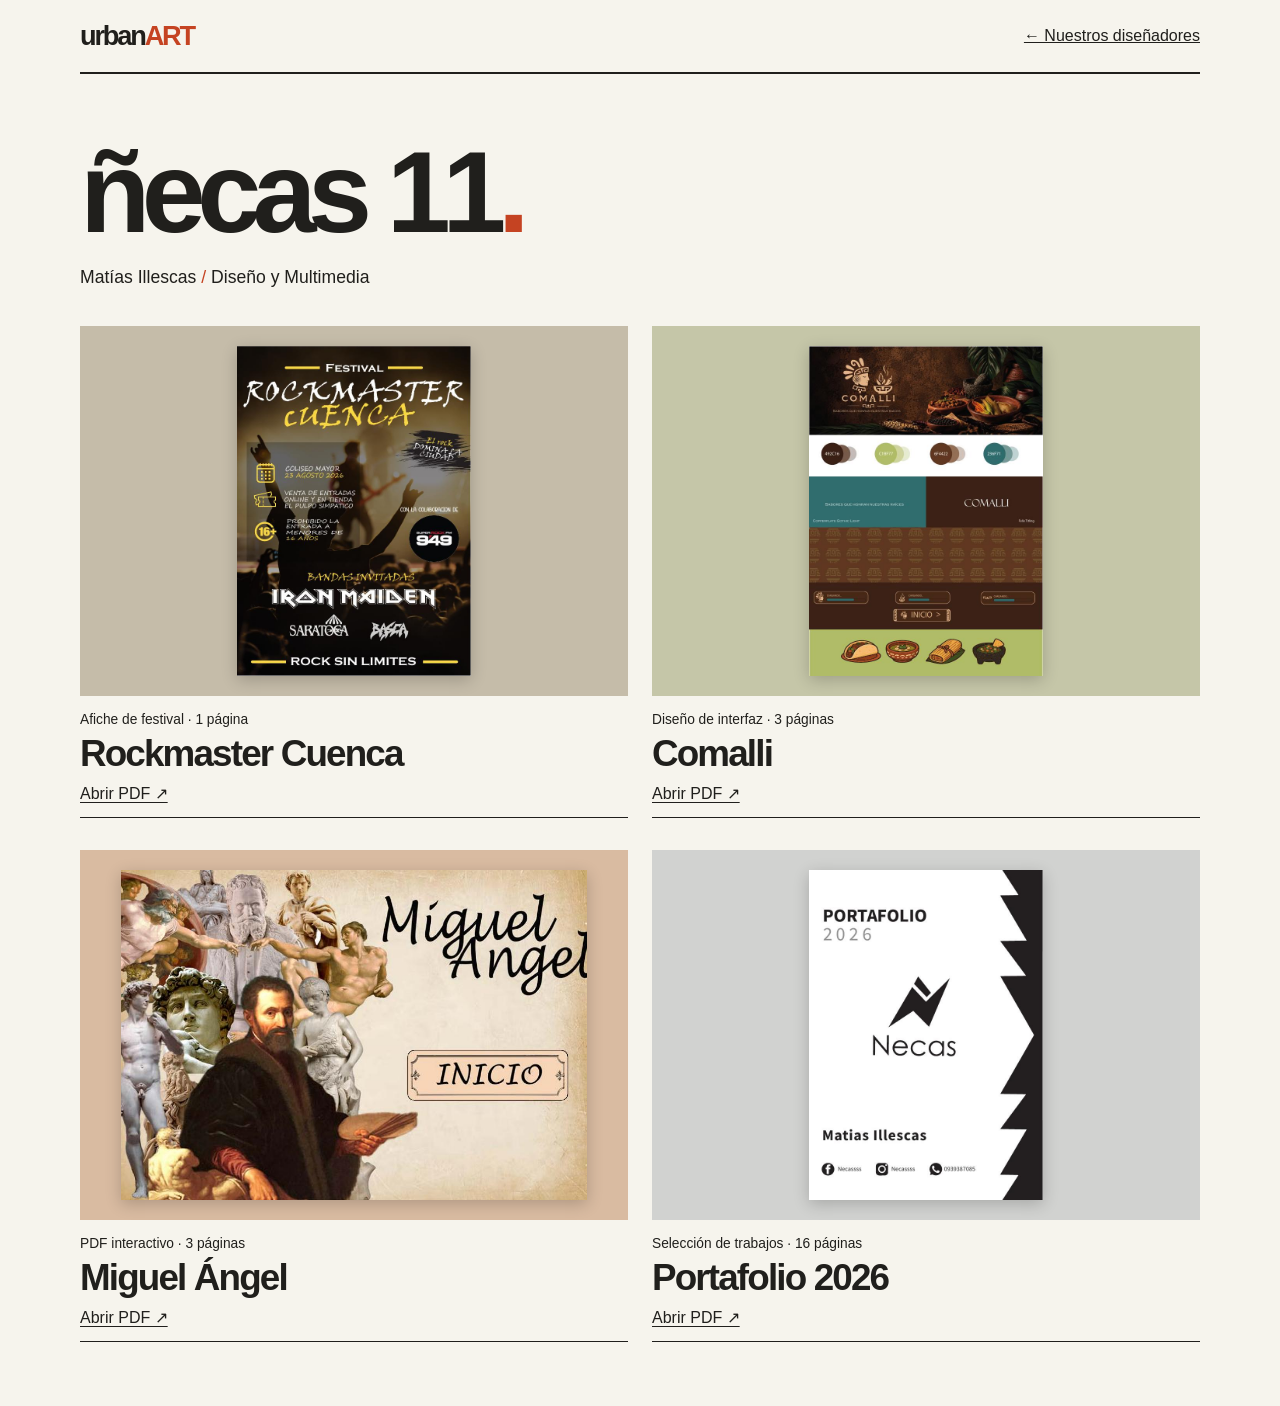
==== necas-11/index.html @ f6df45d9 "Añade la galería ñecas 11 de Matías Illescas" ====
<!doctype html>
<html lang="es"><head><meta charset="utf-8"><meta name="viewport" content="width=device-width, initial-scale=1"><title>ñecas 11 · urbanART</title><link rel="stylesheet" href="galeria.css"></head><body><header><b>urban<span>ART</span></b><a href="../index.html">← Nuestros diseñadores</a></header>
<main><h1>ñecas 11<span>.</span></h1><p class="bio">Matías Illescas <span>/</span> Diseño y Multimedia</p><div class="rejilla">
<article><a href="archivos/fundamentos.pdf" aria-label="Abrir Rockmaster Cuenca en PDF"><div class="obra fundamentos"><img src="portadas/fundamentos.jpg" alt="Portada de Rockmaster Cuenca"></div><div class="pie"><small>Afiche de festival · 1 página</small><h2>Rockmaster Cuenca</h2><span class="abrir">Abrir PDF ↗</span></div></a></article>
<article><a href="archivos/ui-pack.pdf" aria-label="Abrir Comalli en PDF"><div class="obra ui-pack"><img src="portadas/ui-pack.jpg" alt="Portada de Comalli"></div><div class="pie"><small>Diseño de interfaz · 3 páginas</small><h2>Comalli</h2><span class="abrir">Abrir PDF ↗</span></div></a></article>
<article><a href="archivos/interactivo.pdf" aria-label="Abrir Miguel Ángel en PDF"><div class="obra interactivo"><img src="portadas/interactivo.jpg" alt="Portada de Miguel Ángel"></div><div class="pie"><small>PDF interactivo · 3 páginas</small><h2>Miguel Ángel</h2><span class="abrir">Abrir PDF ↗</span></div></a></article>
<article><a href="archivos/portafolio.pdf" aria-label="Abrir Portafolio 2026 en PDF"><div class="obra portafolio"><img src="portadas/portafolio.jpg" alt="Portada de Portafolio 2026"></div><div class="pie"><small>Selección de trabajos · 16 páginas</small><h2>Portafolio 2026</h2><span class="abrir">Abrir PDF ↗</span></div></a></article></div></main></body></html>
---- necas-11/galeria.css ----
* { box-sizing: border-box; }
:root { --papel: #f6f4ed; --tinta: #201f1c; --acento: #c54322; }
body { margin: 0; color: var(--tinta); background: var(--papel); font-family: Inter, Arial, sans-serif; }
header, main { width: min(1120px, 90%); margin: auto; }
header { min-height: 74px; display: flex; align-items: center; justify-content: space-between; border-bottom: 2px solid; gap: 16px; }
header b { font-size: 1.7rem; letter-spacing: -.08em; }
header b span, h1 span, .bio span { color: var(--acento); }
a { color: inherit; }
a:focus-visible { outline: 4px solid #1565ab; outline-offset: 4px; }
main { padding: clamp(30px, 5vw, 70px) 0; }
h1, h2, p { margin: 0; }
h1 { font-size: clamp(3rem, 9vw, 7.2rem); letter-spacing: -.075em; line-height: .95; }
h2 { font-size: clamp(1.55rem, 3vw, 2.3rem); letter-spacing: -.05em; }
small { font-size: .86rem; }
.bio { margin: 20px 0 38px; font-size: 1.1rem; }
.perfil, article a { display: block; text-decoration: none; }
.perfil { margin-top: 32px; border: 1px solid; }
.collage { display: grid; grid-template-columns: repeat(3,1fr); overflow: hidden; background: #353029; height: clamp(145px, 23vw, 270px); }
.collage img { width: 100%; height: 100%; min-height: 0; object-fit: cover; object-position: 50% 26%; }
.firma, .pie { padding: 18px; }
.firma { display: flex; align-items: center; justify-content: space-between; gap: 12px; }
.boton { background: var(--tinta); color: white; padding: 12px 16px; }
.rejilla { display: grid; grid-template-columns: repeat(2,minmax(0,1fr)); gap: 32px 24px; }
.obra { height: clamp(240px, 32vw, 370px); padding: 20px; display: grid; place-items: center; }
.obra img { max-width: 100%; max-height: 100%; min-height: 0; object-fit: contain; box-shadow: 0 4px 15px #0003; }
.fundamentos { background: #c5bca9; }
.ui-pack { background: #c5c6a8; }
.interactivo { background: #d9bba1; }
.portafolio { background: #d1d2d0; }
.pie { padding: 14px 0; border-bottom: 1px solid; }
.pie h2 { margin: 5px 0 9px; }
.abrir { text-decoration: underline; text-underline-offset: 3px; }
article a:hover h2, .perfil:hover h2 { color: var(--acento); }
@media (max-width: 620px) {
  .rejilla { grid-template-columns: 1fr; }
  header a { font-size: .88rem; }
  .boton { padding: 10px; font-size: .88rem; }
}
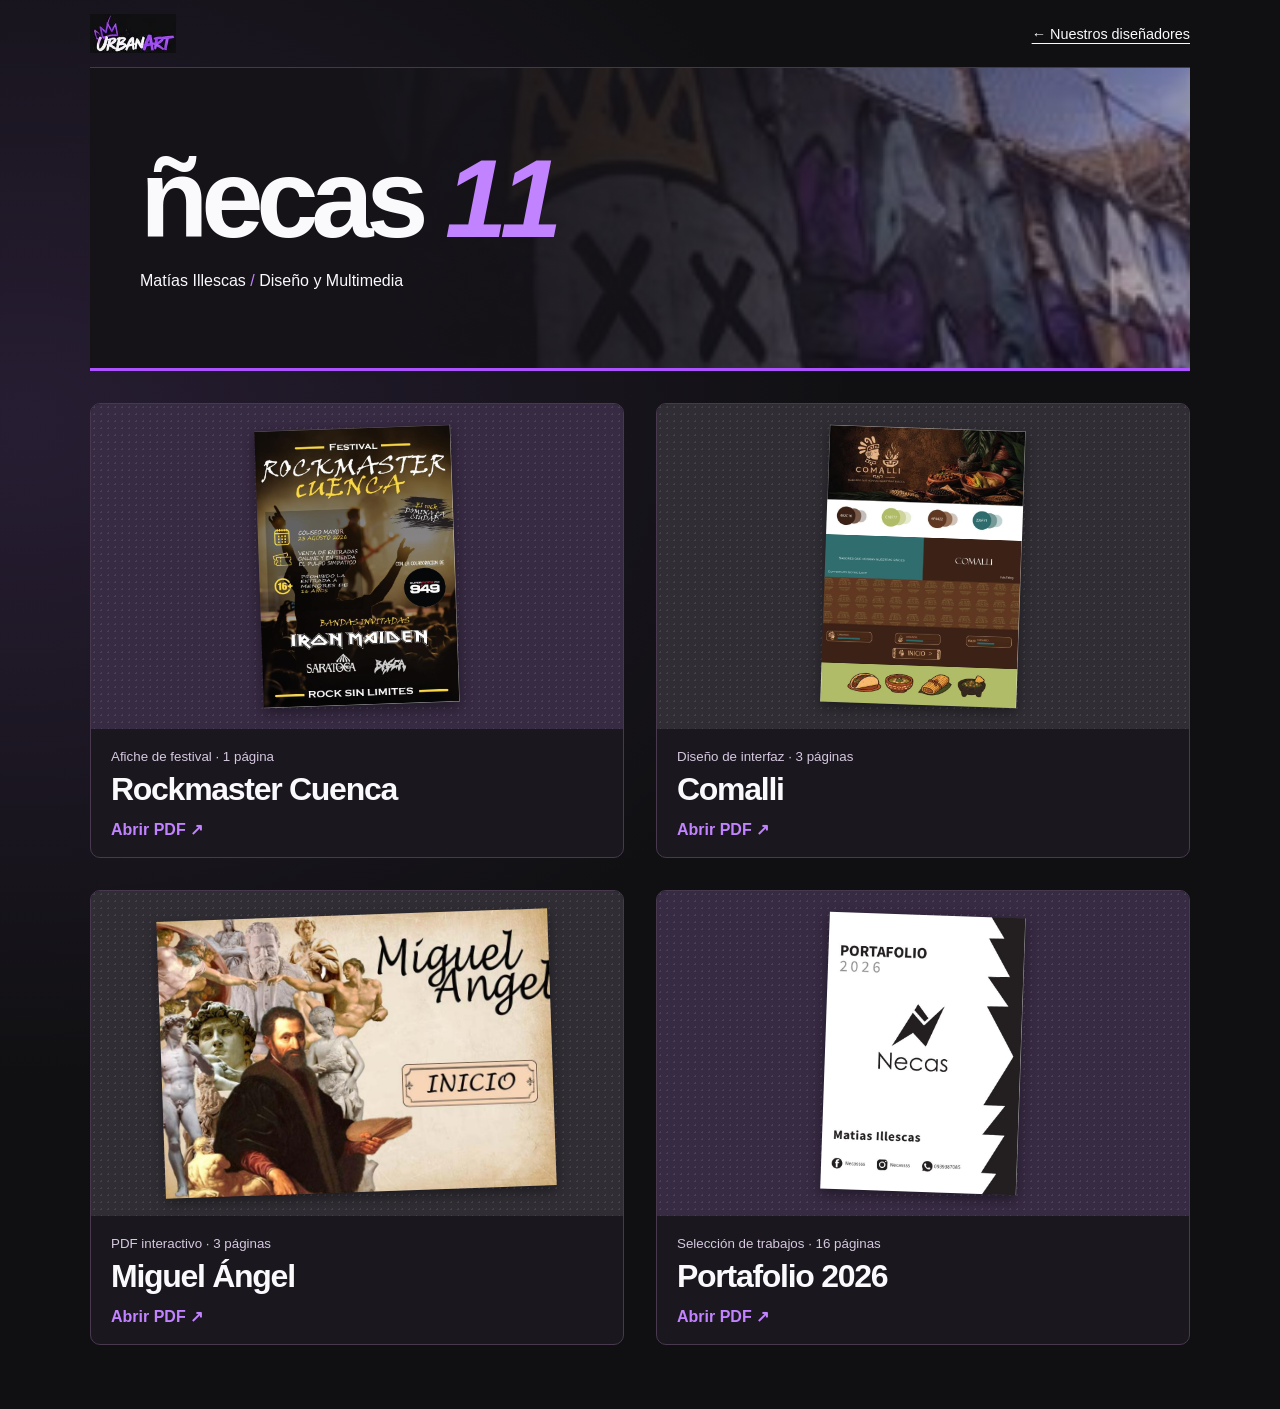
==== commit 82ceb4d3: "Rediseña la galería con los colores y el mural de UrbanArt" ====
--- a/necas-11/index.html
+++ b/necas-11/index.html
@@ -1,6 +1,6 @@
 <!doctype html>
-<html lang="es"><head><meta charset="utf-8"><meta name="viewport" content="width=device-width, initial-scale=1"><title>ñecas 11 · urbanART</title><link rel="stylesheet" href="galeria.css"></head><body><header><b>urban<span>ART</span></b><a href="../index.html">← Nuestros diseñadores</a></header>
-<main><h1>ñecas 11<span>.</span></h1><p class="bio">Matías Illescas <span>/</span> Diseño y Multimedia</p><div class="rejilla">
+<html lang="es"><head><meta charset="utf-8"><meta name="viewport" content="width=device-width, initial-scale=1"><title>ñecas 11 · urbanART</title><link rel="stylesheet" href="galeria.css"></head><body><header><a href="../index.html"><img class="marca" src="../marca.png" alt="UrbanArt · Inicio"></a><a href="../index.html#disenadores">← Nuestros diseñadores</a></header>
+<main><div class="cabecera"><h1>ñecas <span>11</span></h1><p class="bio">Matías Illescas <span>/</span> Diseño y Multimedia</p></div><div class="rejilla">
 <article><a href="archivos/fundamentos.pdf" aria-label="Abrir Rockmaster Cuenca en PDF"><div class="obra fundamentos"><img src="portadas/fundamentos.jpg" alt="Portada de Rockmaster Cuenca"></div><div class="pie"><small>Afiche de festival · 1 página</small><h2>Rockmaster Cuenca</h2><span class="abrir">Abrir PDF ↗</span></div></a></article>
 <article><a href="archivos/ui-pack.pdf" aria-label="Abrir Comalli en PDF"><div class="obra ui-pack"><img src="portadas/ui-pack.jpg" alt="Portada de Comalli"></div><div class="pie"><small>Diseño de interfaz · 3 páginas</small><h2>Comalli</h2><span class="abrir">Abrir PDF ↗</span></div></a></article>
 <article><a href="archivos/interactivo.pdf" aria-label="Abrir Miguel Ángel en PDF"><div class="obra interactivo"><img src="portadas/interactivo.jpg" alt="Portada de Miguel Ángel"></div><div class="pie"><small>PDF interactivo · 3 páginas</small><h2>Miguel Ángel</h2><span class="abrir">Abrir PDF ↗</span></div></a></article>
--- a/necas-11/galeria.css
+++ b/necas-11/galeria.css
@@ -1,39 +1,40 @@
 * { box-sizing: border-box; }
-:root { --papel: #f6f4ed; --tinta: #201f1c; --acento: #c54322; }
-body { margin: 0; color: var(--tinta); background: var(--papel); font-family: Inter, Arial, sans-serif; }
-header, main { width: min(1120px, 90%); margin: auto; }
-header { min-height: 74px; display: flex; align-items: center; justify-content: space-between; border-bottom: 2px solid; gap: 16px; }
-header b { font-size: 1.7rem; letter-spacing: -.08em; }
-header b span, h1 span, .bio span { color: var(--acento); }
+:root { --negro: #101012; --blanco: #faf9fc; --lila: #c183ff; }
+body {
+  margin: 0; color: var(--blanco); font-family: "DM Sans", Arial, sans-serif;
+  background: radial-gradient(ellipse at 2% 30%, #271d33 0, transparent 47%), var(--negro);
+}
+header, main { width: min(1100px, 90%); margin: auto; }
+header { min-height: 68px; display: flex; justify-content: space-between; align-items: center; gap: 12px; border-bottom: 1px solid #46374c; }
+.marca { display: block; width: 86px; }
 a { color: inherit; }
-a:focus-visible { outline: 4px solid #1565ab; outline-offset: 4px; }
-main { padding: clamp(30px, 5vw, 70px) 0; }
+header a { font-size: .9rem; text-underline-offset: 4px; }
+a:focus-visible { outline: 3px solid var(--lila); outline-offset: 4px; }
+main { padding-bottom: 4rem; }
+.cabecera {
+  padding: clamp(36px, 6vw, 75px) 0;
+  background: linear-gradient(90deg, #151318 24%, #151318db 54%, #28143657), url("../mural.png") right center / cover;
+  padding-left: clamp(18px, 4vw, 50px);
+  border-bottom: 3px solid #ac53ff;
+}
 h1, h2, p { margin: 0; }
-h1 { font-size: clamp(3rem, 9vw, 7.2rem); letter-spacing: -.075em; line-height: .95; }
-h2 { font-size: clamp(1.55rem, 3vw, 2.3rem); letter-spacing: -.05em; }
-small { font-size: .86rem; }
-.bio { margin: 20px 0 38px; font-size: 1.1rem; }
-.perfil, article a { display: block; text-decoration: none; }
-.perfil { margin-top: 32px; border: 1px solid; }
-.collage { display: grid; grid-template-columns: repeat(3,1fr); overflow: hidden; background: #353029; height: clamp(145px, 23vw, 270px); }
-.collage img { width: 100%; height: 100%; min-height: 0; object-fit: cover; object-position: 50% 26%; }
-.firma, .pie { padding: 18px; }
-.firma { display: flex; align-items: center; justify-content: space-between; gap: 12px; }
-.boton { background: var(--tinta); color: white; padding: 12px 16px; }
-.rejilla { display: grid; grid-template-columns: repeat(2,minmax(0,1fr)); gap: 32px 24px; }
-.obra { height: clamp(240px, 32vw, 370px); padding: 20px; display: grid; place-items: center; }
-.obra img { max-width: 100%; max-height: 100%; min-height: 0; object-fit: contain; box-shadow: 0 4px 15px #0003; }
-.fundamentos { background: #c5bca9; }
-.ui-pack { background: #c5c6a8; }
-.interactivo { background: #d9bba1; }
-.portafolio { background: #d1d2d0; }
-.pie { padding: 14px 0; border-bottom: 1px solid; }
-.pie h2 { margin: 5px 0 9px; }
-.abrir { text-decoration: underline; text-underline-offset: 3px; }
-article a:hover h2, .perfil:hover h2 { color: var(--acento); }
+h1 { font-size: clamp(3.4rem, 9vw, 7rem); letter-spacing: -.065em; line-height: 1; }
+h1 span { color: var(--lila); font-style: italic; }
+.bio { margin-top: 14px; line-height: 1.5; }
+.bio span { color: var(--lila); }
+.rejilla { display: grid; grid-template-columns: repeat(2,minmax(0,1fr)); gap: clamp(16px, 3vw, 32px); margin-top: 32px; }
+article a { display: block; background: #1a171e; border: 1px solid #48394f; border-radius: 10px; overflow: hidden; text-decoration: none; }
+.obra { height: clamp(210px, 29vw, 325px); padding: 24px; display: grid; place-items: center; background-color: #372a43; background-image: radial-gradient(#ffffff19 1px, transparent 1px); background-size: 7px 7px; }
+.ui-pack, .interactivo { background-color: #302d34; }
+.obra img { max-width: 100%; max-height: 100%; min-height: 0; object-fit: contain; box-shadow: 0 5px 14px #0006; transform: rotate(-2deg); }
+.ui-pack img, .portafolio img { transform: rotate(2deg); }
+.pie { padding: 18px 20px; }
+small { color: #d5c8df; }
+h2 { margin: 6px 0 12px; font-size: clamp(1.5rem, 3vw, 2rem); letter-spacing: -.04em; }
+.abrir { color: var(--lila); font-weight: bold; }
+article a:hover, article a:focus-visible { border-color: var(--lila); }
+article a:hover .abrir { text-decoration: underline; }
 @media (max-width: 620px) {
   .rejilla { grid-template-columns: 1fr; }
-  header a { font-size: .88rem; }
-  .boton { padding: 10px; font-size: .88rem; }
+  .cabecera { background-position: 64% center; }
 }
-
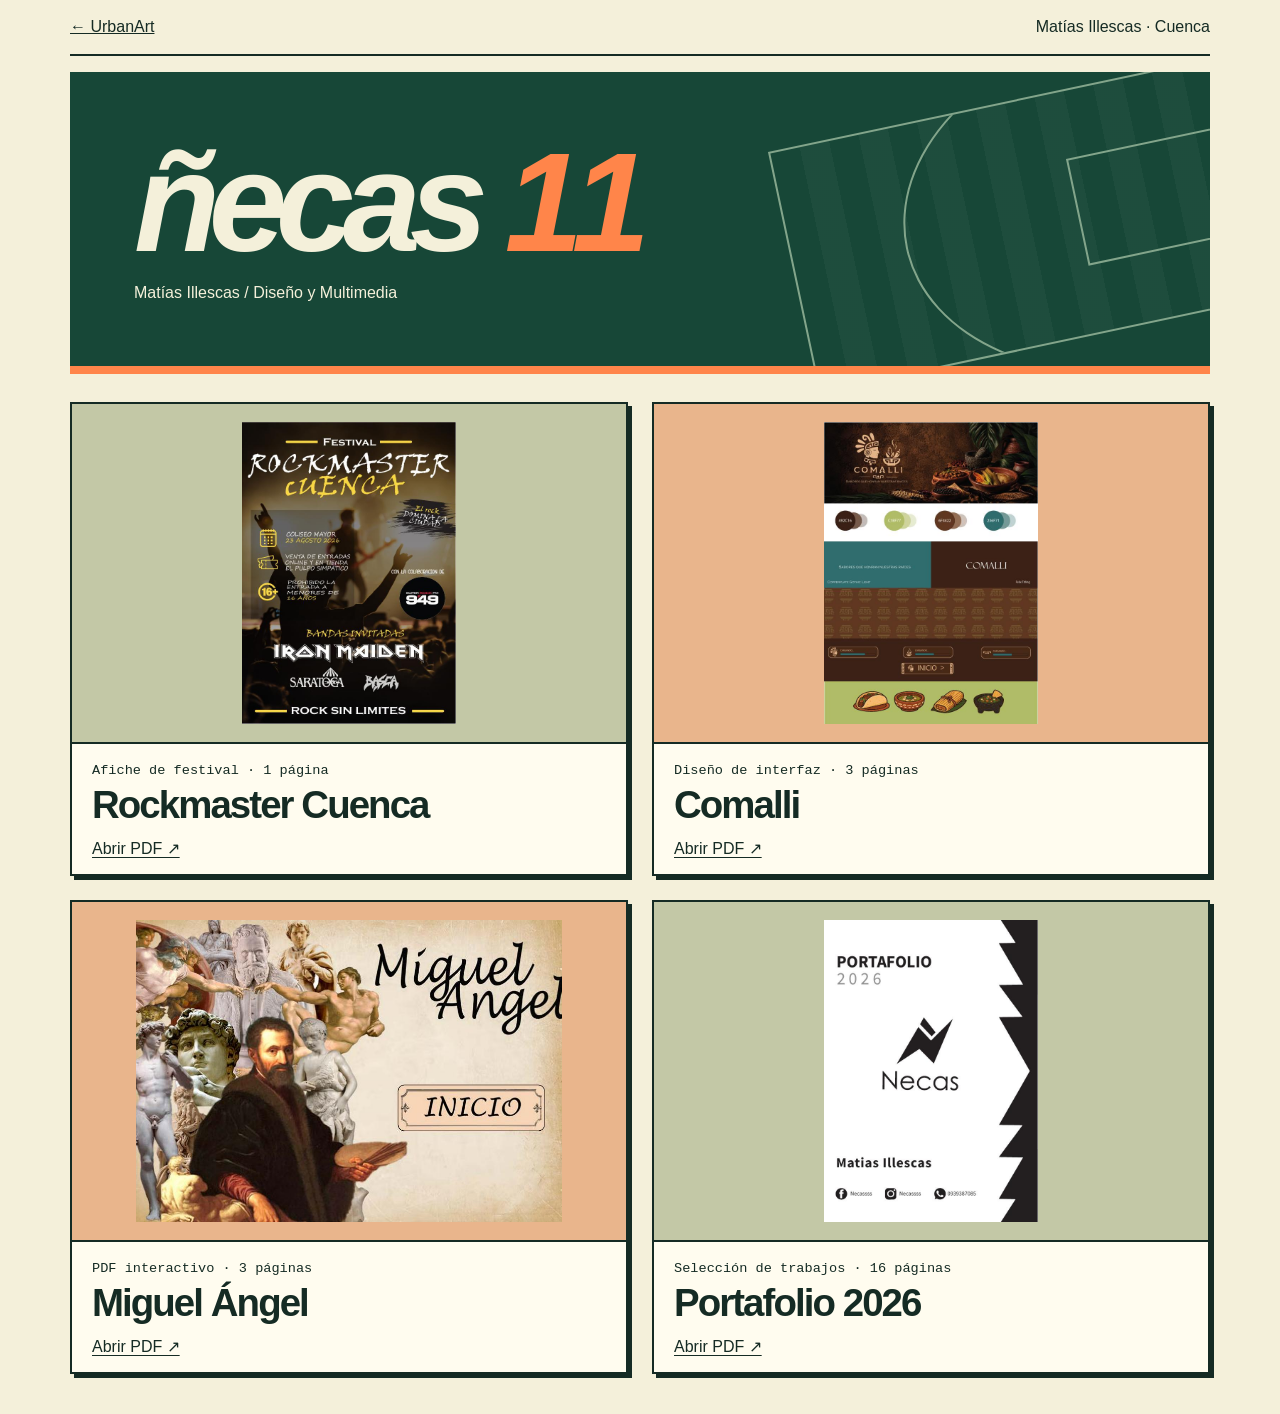
==== commit 294c00d7: "Integra tres proyectos en la portada y personaliza ñecas 11 con un diseño de básquet" ====
--- a/necas-11/index.html
+++ b/necas-11/index.html
@@ -1,7 +1,7 @@
 <!doctype html>
-<html lang="es"><head><meta charset="utf-8"><meta name="viewport" content="width=device-width, initial-scale=1"><title>ñecas 11 · urbanART</title><link rel="stylesheet" href="galeria.css"></head><body><header><a href="../index.html"><img class="marca" src="../marca.png" alt="UrbanArt · Inicio"></a><a href="../index.html#disenadores">← Nuestros diseñadores</a></header>
-<main><div class="cabecera"><h1>ñecas <span>11</span></h1><p class="bio">Matías Illescas <span>/</span> Diseño y Multimedia</p></div><div class="rejilla">
-<article><a href="archivos/fundamentos.pdf" aria-label="Abrir Rockmaster Cuenca en PDF"><div class="obra fundamentos"><img src="portadas/fundamentos.jpg" alt="Portada de Rockmaster Cuenca"></div><div class="pie"><small>Afiche de festival · 1 página</small><h2>Rockmaster Cuenca</h2><span class="abrir">Abrir PDF ↗</span></div></a></article>
-<article><a href="archivos/ui-pack.pdf" aria-label="Abrir Comalli en PDF"><div class="obra ui-pack"><img src="portadas/ui-pack.jpg" alt="Portada de Comalli"></div><div class="pie"><small>Diseño de interfaz · 3 páginas</small><h2>Comalli</h2><span class="abrir">Abrir PDF ↗</span></div></a></article>
-<article><a href="archivos/interactivo.pdf" aria-label="Abrir Miguel Ángel en PDF"><div class="obra interactivo"><img src="portadas/interactivo.jpg" alt="Portada de Miguel Ángel"></div><div class="pie"><small>PDF interactivo · 3 páginas</small><h2>Miguel Ángel</h2><span class="abrir">Abrir PDF ↗</span></div></a></article>
+<html lang="es"><head><meta charset="utf-8"><meta name="viewport" content="width=device-width, initial-scale=1"><title>ñecas 11 · urbanART</title><link rel="stylesheet" href="cancha.css"></head><body><header><a href="../index.html#disenadores">← UrbanArt</a><span>Matías Illescas · Cuenca</span></header>
+<main><div class="cabecera"><div class="cancha" aria-hidden="true"></div><h1>ñecas <span>11</span></h1><p class="bio">Matías Illescas <span>/</span> Diseño y Multimedia</p></div><div class="rejilla">
+<article id="proyecto-fundamentos"><a href="archivos/fundamentos.pdf" aria-label="Abrir Rockmaster Cuenca en PDF"><div class="obra fundamentos"><img src="portadas/fundamentos.jpg" alt="Portada de Rockmaster Cuenca"></div><div class="pie"><small>Afiche de festival · 1 página</small><h2>Rockmaster Cuenca</h2><span class="abrir">Abrir PDF ↗</span></div></a></article>
+<article id="proyecto-ui-pack"><a href="archivos/ui-pack.pdf" aria-label="Abrir Comalli en PDF"><div class="obra ui-pack"><img src="portadas/ui-pack.jpg" alt="Portada de Comalli"></div><div class="pie"><small>Diseño de interfaz · 3 páginas</small><h2>Comalli</h2><span class="abrir">Abrir PDF ↗</span></div></a></article>
+<article id="proyecto-interactivo"><a href="archivos/interactivo.pdf" aria-label="Abrir Miguel Ángel en PDF"><div class="obra interactivo"><img src="portadas/interactivo.jpg" alt="Portada de Miguel Ángel"></div><div class="pie"><small>PDF interactivo · 3 páginas</small><h2>Miguel Ángel</h2><span class="abrir">Abrir PDF ↗</span></div></a></article>
 <article><a href="archivos/portafolio.pdf" aria-label="Abrir Portafolio 2026 en PDF"><div class="obra portafolio"><img src="portadas/portafolio.jpg" alt="Portada de Portafolio 2026"></div><div class="pie"><small>Selección de trabajos · 16 páginas</small><h2>Portafolio 2026</h2><span class="abrir">Abrir PDF ↗</span></div></a></article></div></main></body></html>
--- a/necas-11/cancha.css
+++ b/necas-11/cancha.css
@@ -0,0 +1,27 @@
+* { box-sizing:border-box; }
+:root { --verde:#152b24; --papel:#f4f0da; --naranja:#ff854a; }
+body { margin:0; background:var(--papel); color:var(--verde); font-family:"Archivo Narrow",Arial,sans-serif; }
+header, main { width:min(1140px,92%); margin:auto; }
+header { display:flex; align-items:center; justify-content:space-between; gap:12px; padding:18px 0; border-bottom:2px solid; }
+a { color:inherit; }
+a:focus-visible { outline:3px solid #ad431b; outline-offset:3px; }
+.cabecera { position:relative; isolation:isolate; overflow:hidden; margin:16px 0 28px; padding:clamp(24px,5vw,64px); background:#174737; color:var(--papel); border-bottom:8px solid var(--naranja); }
+h1 { font:italic 900 clamp(4rem,11vw,9rem)/.95 "Archivo Black",Arial,sans-serif; letter-spacing:-.08em; margin:0; }
+h1 span { color:var(--naranja); }
+.bio { margin:14px 0 0; }
+.cancha { position:absolute; z-index:-1; inset:8% -8% 8% 63%; border:2px solid #83a58b; transform:rotate(-12deg); overflow:hidden; background:repeating-linear-gradient(90deg,transparent 0 30px,#ffffff08 30px 60px); }
+.cancha::before,.cancha::after { content:""; position:absolute; border:2px solid #83a58b; top:50%; transform:translateY(-50%); }
+.cancha::before { right:-18%; width:95%; height:140%; border-radius:50%; }
+.cancha::after { right:-2px; width:43%; height:43%; }
+.rejilla { display:grid; grid-template-columns:repeat(2,minmax(0,1fr)); gap:24px; padding-bottom:40px; }
+article { scroll-margin:18px; }
+article a { display:block; height:100%; border:2px solid; text-decoration:none; background:#fffcef; box-shadow:4px 4px var(--verde); }
+.obra { display:grid; place-items:center; padding:18px; height:clamp(225px,30vw,340px); background:#c3c8a6; border-bottom:2px solid; }
+.ui-pack,.interactivo { background:#e9b58c; }
+.obra img { max-width:100%; max-height:100%; min-height:0; object-fit:contain; }
+.pie { padding:16px 20px; }
+small { font:.85rem monospace; }
+h2 { font-size:clamp(1.5rem,3vw,2.5rem); letter-spacing:-.05em; margin:5px 0 12px; }
+.abrir { text-decoration:underline; text-underline-offset:3px; }
+article a:hover .pie { background:#ffe0bf; }
+@media(max-width:640px){ .rejilla { grid-template-columns:1fr; } .cancha { left:76%; } }
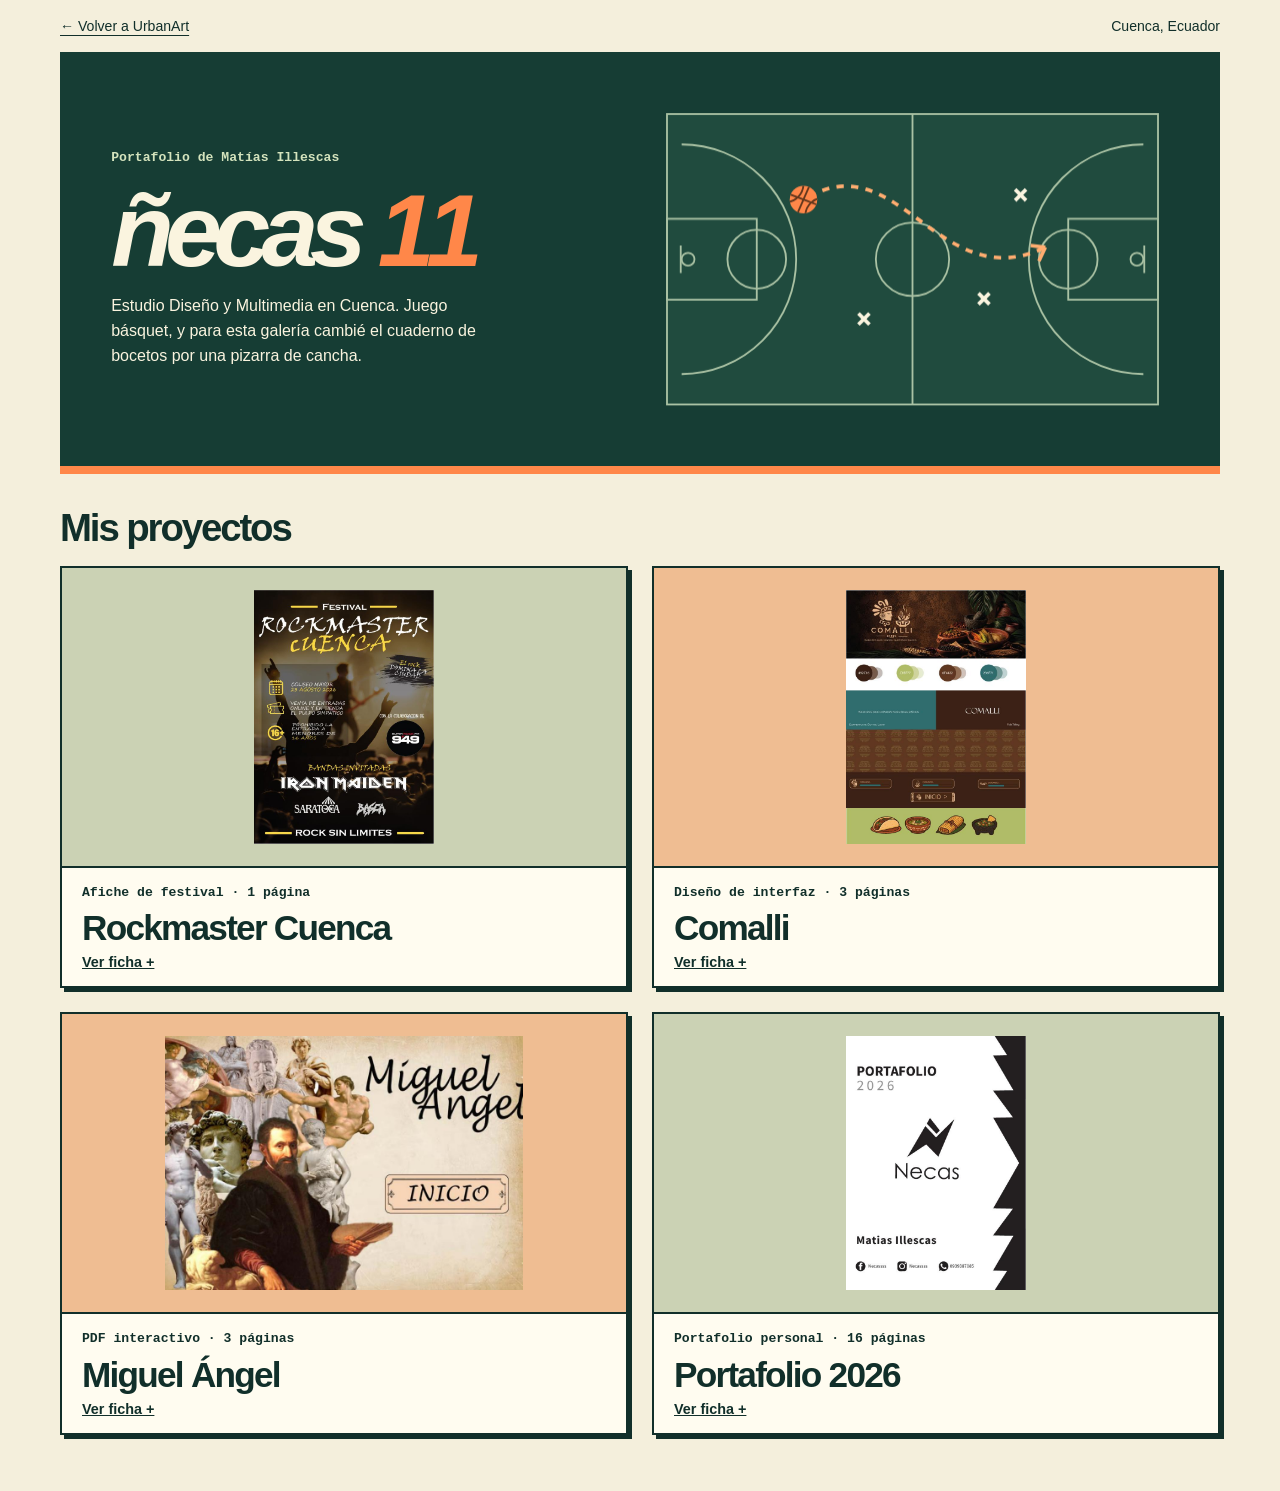
==== commit 740348d5: "Presenta los proyectos en fichas desplegables con una pizarra de básquet" ====
--- a/necas-11/index.html
+++ b/necas-11/index.html
@@ -1,7 +1,46 @@
 <!doctype html>
-<html lang="es"><head><meta charset="utf-8"><meta name="viewport" content="width=device-width, initial-scale=1"><title>ñecas 11 · urbanART</title><link rel="stylesheet" href="cancha.css"></head><body><header><a href="../index.html#disenadores">← UrbanArt</a><span>Matías Illescas · Cuenca</span></header>
-<main><div class="cabecera"><div class="cancha" aria-hidden="true"></div><h1>ñecas <span>11</span></h1><p class="bio">Matías Illescas <span>/</span> Diseño y Multimedia</p></div><div class="rejilla">
-<article id="proyecto-fundamentos"><a href="archivos/fundamentos.pdf" aria-label="Abrir Rockmaster Cuenca en PDF"><div class="obra fundamentos"><img src="portadas/fundamentos.jpg" alt="Portada de Rockmaster Cuenca"></div><div class="pie"><small>Afiche de festival · 1 página</small><h2>Rockmaster Cuenca</h2><span class="abrir">Abrir PDF ↗</span></div></a></article>
-<article id="proyecto-ui-pack"><a href="archivos/ui-pack.pdf" aria-label="Abrir Comalli en PDF"><div class="obra ui-pack"><img src="portadas/ui-pack.jpg" alt="Portada de Comalli"></div><div class="pie"><small>Diseño de interfaz · 3 páginas</small><h2>Comalli</h2><span class="abrir">Abrir PDF ↗</span></div></a></article>
-<article id="proyecto-interactivo"><a href="archivos/interactivo.pdf" aria-label="Abrir Miguel Ángel en PDF"><div class="obra interactivo"><img src="portadas/interactivo.jpg" alt="Portada de Miguel Ángel"></div><div class="pie"><small>PDF interactivo · 3 páginas</small><h2>Miguel Ángel</h2><span class="abrir">Abrir PDF ↗</span></div></a></article>
-<article><a href="archivos/portafolio.pdf" aria-label="Abrir Portafolio 2026 en PDF"><div class="obra portafolio"><img src="portadas/portafolio.jpg" alt="Portada de Portafolio 2026"></div><div class="pie"><small>Selección de trabajos · 16 páginas</small><h2>Portafolio 2026</h2><span class="abrir">Abrir PDF ↗</span></div></a></article></div></main></body></html>
+<html lang="es">
+<head>
+  <meta charset="utf-8">
+  <meta name="viewport" content="width=device-width, initial-scale=1">
+  <title>ñecas 11 · Matías Illescas</title>
+  <link rel="stylesheet" href="pizarra.css">
+  <script src="pizarra.js" defer></script>
+</head>
+<body>
+  <header><a href="../index.html#disenadores">← Volver a UrbanArt</a><span>Cuenca, Ecuador</span></header>
+  <main>
+    <section class="hero" aria-labelledby="firma">
+      <div class="intro"><p>Portafolio de Matías Illescas</p><h1 id="firma">ñecas <em>11</em></h1>
+      <p class="bio">Estudio Diseño y Multimedia en Cuenca. Juego básquet, y para esta galería cambié el cuaderno de bocetos por una pizarra de cancha.</p></div>
+      <canvas width="560" height="340" aria-label="Pizarra de básquet con una jugada dibujada y un balón naranja">Una jugada dibujada en una cancha de básquet.</canvas>
+    </section>
+    <section aria-labelledby="trabajos"><h2 id="trabajos">Mis proyectos</h2>
+    <div class="grid">
+      <details id="proyecto-fundamentos">
+        <summary><span class="preview fundamentos"><img src="portadas/fundamentos.jpg" alt=""></span>
+          <span class="label"><small>Afiche de festival · 1 página</small><strong>Rockmaster Cuenca</strong><span class="toggle"><span class="closed">Ver ficha</span><span class="open">Cerrar ficha</span></span></span>
+        </summary>
+        <div class="info"><p>Para este afiche reuní las bandas, la fecha y el precio del festival en una sola pieza. El negro y el dorado le dan el tono de un concierto de rock, y los distintos tamaños de letra ayudan a encontrar rápido la información.</p><a href="archivos/fundamentos.pdf">Abrir Rockmaster Cuenca en PDF ↗</a></div>
+      </details>
+      <details id="proyecto-ui-pack">
+        <summary><span class="preview ui-pack"><img src="portadas/ui-pack.jpg" alt=""></span>
+          <span class="label"><small>Diseño de interfaz · 3 páginas</small><strong>Comalli</strong><span class="toggle"><span class="closed">Ver ficha</span><span class="open">Cerrar ficha</span></span></span>
+        </summary>
+        <div class="info"><p>En Comalli trabajé la identidad visual de una interfaz de comida. Partí de los tonos de los ingredientes y los llevé a los botones, los íconos y las ilustraciones para que todo se sienta parte del mismo lugar.</p><a href="archivos/ui-pack.pdf">Abrir Comalli en PDF ↗</a></div>
+      </details>
+      <details id="proyecto-interactivo">
+        <summary><span class="preview interactivo"><img src="portadas/interactivo.jpg" alt=""></span>
+          <span class="label"><small>PDF interactivo · 3 páginas</small><strong>Miguel Ángel</strong><span class="toggle"><span class="closed">Ver ficha</span><span class="open">Cerrar ficha</span></span></span>
+        </summary>
+        <div class="info"><p>Diseñé una entrada al mundo de Miguel Ángel mezclando pintura, escultura y tipografía. El botón de inicio convierte la portada en el primer paso de un recorrido por el documento.</p><a href="archivos/interactivo.pdf">Abrir Miguel Ángel en PDF ↗</a></div>
+      </details>
+      <details id="proyecto-portafolio">
+        <summary><span class="preview portafolio"><img src="portadas/portafolio.jpg" alt=""></span>
+          <span class="label"><small>Portafolio personal · 16 páginas</small><strong>Portafolio 2026</strong><span class="toggle"><span class="closed">Ver ficha</span><span class="open">Cerrar ficha</span></span></span>
+        </summary>
+        <div class="info"><p>Aquí junté una selección de mis trabajos de Diseño y Multimedia. Elegí una portada en blanco y negro con mi firma Necas para presentar las piezas bajo una misma identidad.</p><a href="archivos/portafolio.pdf">Abrir Portafolio 2026 en PDF ↗</a></div>
+      </details>
+    </div></section>
+  </main>
+</body></html>
--- a/necas-11/pizarra.css
+++ b/necas-11/pizarra.css
@@ -0,0 +1,32 @@
+* { box-sizing: border-box; }
+:root { --ink: #112f2a; --cream: #faf4df; --orange: #ff8749; }
+body { margin: 0; background: #f4efdc; color: var(--ink); font-family: "DM Sans", Arial, sans-serif; }
+header, main { width: min(1160px, 92%); margin: auto; }
+header { display: flex; align-items: center; justify-content: space-between; gap: 12px; padding: 18px 0; font-size: .88rem; }
+a { color: inherit; text-underline-offset: 4px; }
+.hero { display: grid; grid-template-columns: 1fr 1fr; align-items: center; gap: 3%; padding: clamp(22px,4vw,52px); color: var(--cream); background: #163d34; border-bottom: 8px solid var(--orange); }
+.intro > p:first-child, small { font: bold .82rem/1.4 "IBM Plex Mono", monospace; }
+.intro > p:first-child { margin: 0; color: #d4e3bd; }
+h1 { font: italic 900 clamp(3.8rem,8vw,7.4rem)/1 "Archivo Black", Arial, sans-serif; margin: 12px 0; letter-spacing: -.085em; }
+h1 em { color: var(--orange); }
+.bio { margin: 0; max-width: 41ch; line-height: 1.55; }
+canvas { display: block; width: 100%; height: auto; aspect-ratio: 28/17; }
+h2 { margin: 32px 0 16px; font-size: clamp(1.7rem,3vw,2.6rem); letter-spacing: -.055em; }
+.grid { display: grid; grid-template-columns: repeat(2,minmax(0,1fr)); align-items: start; gap: 24px; margin-bottom: 56px; }
+details { scroll-margin-top: 16px; background: #fffcf0; border: 2px solid var(--ink); box-shadow: 4px 4px var(--ink); }
+summary { list-style: none; cursor: pointer; }
+summary::-webkit-details-marker { display: none; }
+.preview { padding: 22px; height: clamp(200px,26vw,300px); display: grid; place-items: center; border-bottom: 2px solid var(--ink); background: #cbd2b4; }
+.ui-pack, .interactivo { background: #efbd92; }
+.preview img { width: 100%; height: 100%; min-height: 0; object-fit: contain; }
+.label { display: grid; padding: 16px 20px; gap: 6px; }
+.label strong { font-size: clamp(1.4rem,2.8vw,2.2rem); letter-spacing: -.05em; }
+.toggle { font-size: .9rem; font-weight: bold; text-decoration: underline; }
+.closed::after { content: " +"; } .open::after { content: " −"; }
+.open, details[open] .closed { display: none; } details[open] .open { display: inline; }
+summary:hover .label { background: #f4e8cf; }
+.info { margin: 0 20px; padding: 16px 0 20px; border-top: 1px solid #b4b69f; }
+.info p { margin: 0 0 15px; line-height: 1.6; max-width: 56ch; }
+.info a { display: inline-block; background: var(--ink); color: white; padding: 10px 14px; text-decoration: none; }
+:focus-visible { outline: 3px solid #c85417; outline-offset: 3px; }
+@media (max-width: 660px) { .hero, .grid { grid-template-columns: 1fr; } .hero { gap: 18px; } canvas { max-width: 360px; margin: auto; } header { font-size: .8rem; } }
